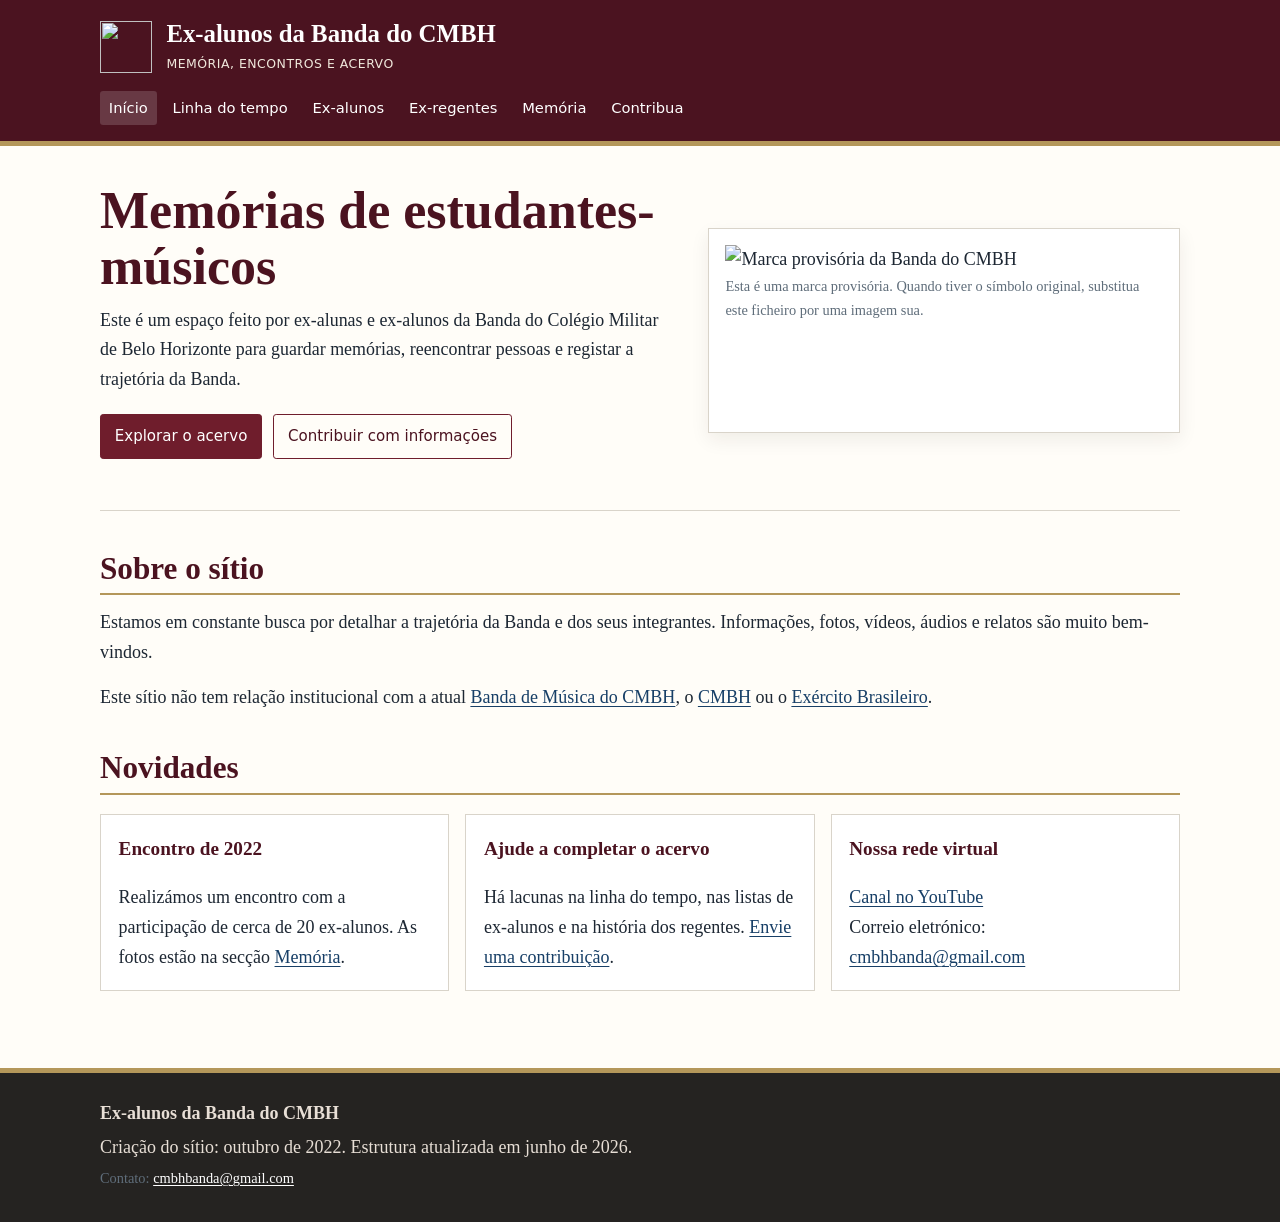
==== index.html @ 0d551a59 "Add files via upload" ====
<!doctype html>
<html lang="pt-BR">
<head>
  <meta charset="utf-8">
  <meta name="viewport" content="width=device-width, initial-scale=1">
  <meta name="description" content="Memória, acervo e rede de ex-alunos da Banda do Colégio Militar de Belo Horizonte.">
  <title>Início | Ex-alunos da Banda do CMBH</title>
  <link rel="stylesheet" href="assets/css/style.css">
</head>
<body>
  <a class="skip-link" href="#conteudo">Pular para o conteúdo</a>
  <header class="site-header">
    <div class="header-inner">
      <a class="brand" href="index.html" aria-label="Ex-alunos da Banda do CMBH — início">
        <img class="brand-mark" src="assets/images/logo-banda.svg" alt="">
        <span>
          <strong class="brand-title">Ex-alunos da Banda do CMBH</strong>
          <span class="brand-subtitle">Memória, encontros e acervo</span>
        </span>
      </a>

<nav class="site-nav" aria-label="Navegação principal">
  <ul>
    <li><a href="index.html" aria-current="page">Início</a></li>
    <li><a href="linhadotempo.html" >Linha do tempo</a></li>
    <li><a href="exalunos.html" >Ex-alunos</a></li>
    <li><a href="exregentes.html" >Ex-regentes</a></li>
    <li><a href="memoria.html" >Memória</a></li>
    <li><a href="contribua.html" >Contribua</a></li>
  </ul>
</nav>

    </div>
  </header>
  <main id="conteudo" class="main">

    <section class="hero" aria-labelledby="titulo-principal">
      <div>
        <h1 id="titulo-principal">Memórias de estudantes-músicos</h1>
        <p class="lede">Este é um espaço feito por ex-alunas e ex-alunos da Banda do Colégio Militar de Belo Horizonte para guardar memórias, reencontrar pessoas e registar a trajetória da Banda.</p>
        <div class="button-row">
          <a class="button" href="memoria.html">Explorar o acervo</a>
          <a class="button button--secondary" href="contribua.html">Contribuir com informações</a>
        </div>
      </div>
      <div class="hero-image">
        <img src="assets/images/logo-banda.svg" alt="Marca provisória da Banda do CMBH">
        <p class="small">Esta é uma marca provisória. Quando tiver o símbolo original, substitua este ficheiro por uma imagem sua.</p>
      </div>
    </section>

    <section aria-labelledby="sobre">
      <h2 id="sobre">Sobre o sítio</h2>
      <p>Estamos em constante busca por detalhar a trajetória da Banda e dos seus integrantes. Informações, fotos, vídeos, áudios e relatos são muito bem-vindos.</p>
      <p>Este sítio não tem relação institucional com a atual <a href="https://cmbh.eb.mil.br/index.php/banda-de-musica">Banda de Música do CMBH</a>, o <a href="https://cmbh.eb.mil.br/">CMBH</a> ou o <a href="https://www.eb.mil.br/">Exército Brasileiro</a>.</p>
    </section>

    <section aria-labelledby="novidades">
      <h2 id="novidades">Novidades</h2>
      <div class="card-grid">
        <article class="card">
          <h3>Encontro de 2022</h3>
          <p>Realizámos um encontro com a participação de cerca de 20 ex-alunos. As fotos estão na secção <a href="memoria.html">Memória</a>.</p>
        </article>
        <article class="card">
          <h3>Ajude a completar o acervo</h3>
          <p>Há lacunas na linha do tempo, nas listas de ex-alunos e na história dos regentes. <a href="contribua.html">Envie uma contribuição</a>.</p>
        </article>
        <article class="card">
          <h3>Nossa rede virtual</h3>
          <p><a href="https://www.youtube.com/channel/UC-fHgxUxLLSgXsfxpp-JwGw">Canal no YouTube</a><br>Correio eletrónico: <a href="mailto:cmbhbanda@gmail.com">cmbhbanda@gmail.com</a></p>
        </article>
      </div>
    </section>

  </main>
  <footer class="site-footer">
    <div class="footer-inner">
      <p><strong>Ex-alunos da Banda do CMBH</strong></p>
      <p>Criação do sítio: outubro de 2022. Estrutura atualizada em junho de 2026.</p>
      <p class="small">Contato: <a href="mailto:cmbhbanda@gmail.com">cmbhbanda@gmail.com</a></p>
    </div>
  </footer>
</body>
</html>
---- assets/css/style.css ----
:root {
  --ink: #1d2733;
  --muted: #5f6d7a;
  --paper: #fffdf8;
  --surface: #ffffff;
  --line: #d9d4ca;
  --wine: #6f1d2c;
  --wine-dark: #4b1320;
  --blue: #173f67;
  --max-width: 1080px;
}

* { box-sizing: border-box; }

html { scroll-behavior: smooth; }

body {
  margin: 0;
  color: var(--ink);
  background: var(--paper);
  font-family: Georgia, "Times New Roman", serif;
  font-size: 18px;
  line-height: 1.65;
}

img { max-width: 100%; height: auto; }

a { color: var(--blue); text-decoration-thickness: 1px; text-underline-offset: 0.16em; }
a:hover, a:focus { color: var(--wine); }

.skip-link {
  position: absolute;
  left: -9999px;
  top: 0;
  z-index: 10;
  padding: 0.5rem 0.8rem;
  background: var(--surface);
  color: var(--ink);
}

.skip-link:focus { left: 1rem; top: 1rem; outline: 3px solid var(--wine); }

.site-header {
  color: #fff;
  background: var(--wine-dark);
  border-bottom: 5px solid #b4975a;
}

.header-inner,
.main,
.footer-inner {
  width: min(100% - 2rem, var(--max-width));
  margin-inline: auto;
}

.header-inner { padding: 1.2rem 0 1rem; }

.brand {
  display: flex;
  align-items: center;
  gap: 0.9rem;
  color: #fff;
  text-decoration: none;
}

.brand-mark {
  width: 52px;
  height: 52px;
  flex: 0 0 auto;
}

.brand-title {
  margin: 0;
  color: #fff;
  font-size: clamp(1.18rem, 2.5vw, 1.55rem);
  line-height: 1.2;
}

.brand-subtitle {
  display: block;
  margin-top: 0.15rem;
  color: #f0e8dc;
  font-family: system-ui, -apple-system, BlinkMacSystemFont, "Segoe UI", sans-serif;
  font-size: 0.78rem;
  letter-spacing: 0.04em;
  text-transform: uppercase;
}

.site-nav { margin-top: 1rem; }

.site-nav ul {
  display: flex;
  flex-wrap: wrap;
  gap: 0.35rem 0.45rem;
  margin: 0;
  padding: 0;
  list-style: none;
}

.site-nav a {
  display: block;
  padding: 0.32rem 0.55rem;
  border-radius: 0.2rem;
  color: #fff;
  text-decoration: none;
  font-family: system-ui, -apple-system, BlinkMacSystemFont, "Segoe UI", sans-serif;
  font-size: 0.92rem;
}

.site-nav a:hover,
.site-nav a:focus,
.site-nav a[aria-current="page"] {
  color: #fff;
  background: rgba(255, 255, 255, 0.16);
  outline: none;
}

.main { padding: 2.3rem 0 3.6rem; }

.hero {
  display: grid;
  grid-template-columns: 1.1fr 0.9fr;
  gap: 2rem;
  align-items: center;
  margin-bottom: 2.4rem;
  padding-bottom: 2rem;
  border-bottom: 1px solid var(--line);
}

.hero h1,
h1 {
  margin: 0 0 0.65rem;
  color: var(--wine-dark);
  font-size: clamp(2rem, 5vw, 3.25rem);
  line-height: 1.08;
}

.hero p { max-width: 42rem; }

.hero-image {
  min-height: 205px;
  padding: 1rem;
  border: 1px solid var(--line);
  background: var(--surface);
  box-shadow: 0 7px 18px rgba(39, 29, 19, 0.07);
}

.hero-image img { display: block; width: 100%; }

h2 {
  margin: 2.25rem 0 0.8rem;
  padding-bottom: 0.35rem;
  color: var(--wine-dark);
  border-bottom: 2px solid #b4975a;
  font-size: clamp(1.45rem, 3vw, 1.95rem);
  line-height: 1.22;
}

h3 { color: var(--wine-dark); }

p { margin: 0 0 1rem; }

.lede { font-size: 1.12rem; }

.notice {
  margin: 1.25rem 0;
  padding: 1rem 1.1rem;
  border-left: 5px solid #b4975a;
  background: #f7f2e8;
}

.button-row { display: flex; flex-wrap: wrap; gap: 0.7rem; margin: 1.2rem 0; }

.button {
  display: inline-block;
  padding: 0.58rem 0.86rem;
  border: 1px solid var(--wine);
  border-radius: 0.2rem;
  color: #fff;
  background: var(--wine);
  font-family: system-ui, -apple-system, BlinkMacSystemFont, "Segoe UI", sans-serif;
  font-size: 0.94rem;
  text-decoration: none;
}

.button:hover, .button:focus { color: #fff; background: var(--wine-dark); }

.button--secondary { color: var(--wine-dark); background: transparent; }
.button--secondary:hover, .button--secondary:focus { color: #fff; }

.card-grid {
  display: grid;
  grid-template-columns: repeat(3, minmax(0, 1fr));
  gap: 1rem;
  margin: 1.2rem 0;
}

.card {
  padding: 1.1rem;
  border: 1px solid var(--line);
  background: var(--surface);
}

.card h3 { margin-top: 0; font-size: 1.2rem; }
.card p:last-child { margin-bottom: 0; }

.timeline,
.people-list,
.media-list,
.track-list {
  margin: 1.2rem 0;
  padding: 0;
  list-style: none;
}

.timeline li,
.people-list li,
.media-list li,
.track-list li {
  margin: 0;
  padding: 1rem 0;
  border-bottom: 1px solid var(--line);
}

ol.track-list {
  padding-left: 1.7rem;
  list-style: decimal;
}

ol.track-list li { padding-left: 0.2rem; }

.timeline-year {
  display: inline-block;
  min-width: 4.2rem;
  margin-right: 0.2rem;
  color: var(--wine-dark);
  font-weight: bold;
}

.people-list li { padding-left: 1.1rem; border-left: 3px solid #d4c4a4; }

.meta { color: var(--muted); font-size: 0.94rem; }

.embed {
  overflow: hidden;
  margin: 1.2rem 0;
  border: 1px solid var(--line);
  background: #fff;
}

.embed iframe {
  display: block;
  width: 100%;
  border: 0;
}

.embed--video { aspect-ratio: 16 / 9; }
.embed--video iframe { height: 100%; }
.embed--form { min-height: 900px; }
.embed--form iframe { min-height: 900px; }

.table-wrap { overflow-x: auto; }

.data-table {
  width: 100%;
  border-collapse: collapse;
  background: var(--surface);
}

.data-table th,
.data-table td {
  padding: 0.7rem;
  vertical-align: top;
  border: 1px solid var(--line);
  text-align: left;
}

.data-table th { background: #f6f1e8; color: var(--wine-dark); }

.small { color: var(--muted); font-size: 0.9rem; }

.site-footer {
  color: #e8dfd6;
  background: #252321;
  border-top: 5px solid #b4975a;
}

.footer-inner { padding: 1.4rem 0 1.7rem; }
.site-footer p { margin: 0.25rem 0; }
.site-footer a { color: #fff; }

@media (max-width: 720px) {
  body { font-size: 17px; }
  .hero { grid-template-columns: 1fr; gap: 1.2rem; }
  .hero-image { max-width: 420px; }
  .card-grid { grid-template-columns: 1fr; }
  .main { padding-top: 1.6rem; }
  .embed--form, .embed--form iframe { min-height: 1050px; }
}

@media print {
  .site-header, .site-footer, .button-row { display: none; }
  body { background: #fff; font-size: 11pt; }
  .main { width: 100%; padding: 0; }
  a { color: inherit; }
}
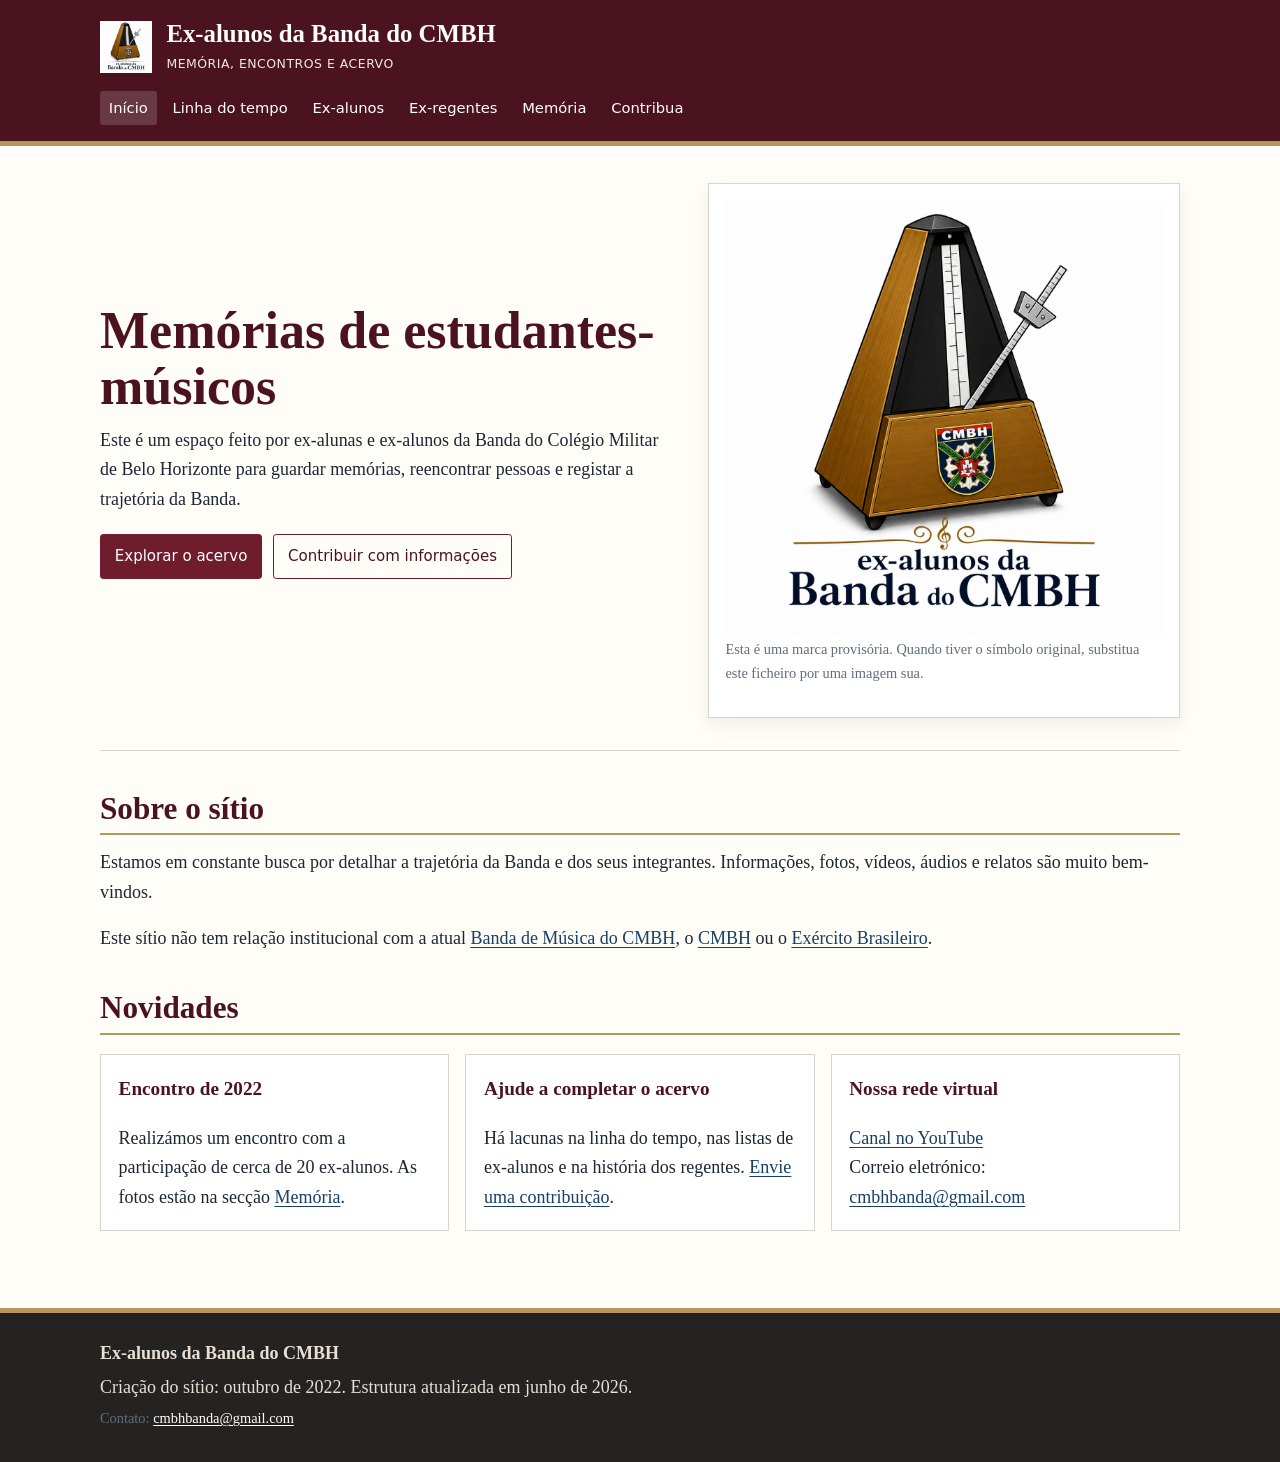
==== commit adca153f: "Update index.html" ====
--- a/index.html
+++ b/index.html
@@ -12,7 +12,7 @@
   <header class="site-header">
     <div class="header-inner">
       <a class="brand" href="index.html" aria-label="Ex-alunos da Banda do CMBH — início">
-        <img class="brand-mark" src="assets/images/logo-banda.svg" alt="">
+        <img class="brand-mark" src="assets/images/logo-banda.png" alt="">
         <span>
           <strong class="brand-title">Ex-alunos da Banda do CMBH</strong>
           <span class="brand-subtitle">Memória, encontros e acervo</span>
@@ -44,7 +44,7 @@
         </div>
       </div>
       <div class="hero-image">
-        <img src="assets/images/logo-banda.svg" alt="Marca provisória da Banda do CMBH">
+        <img src="assets/images/logo-banda.png" alt="Marca provisória da Banda do CMBH">
         <p class="small">Esta é uma marca provisória. Quando tiver o símbolo original, substitua este ficheiro por uma imagem sua.</p>
       </div>
     </section>
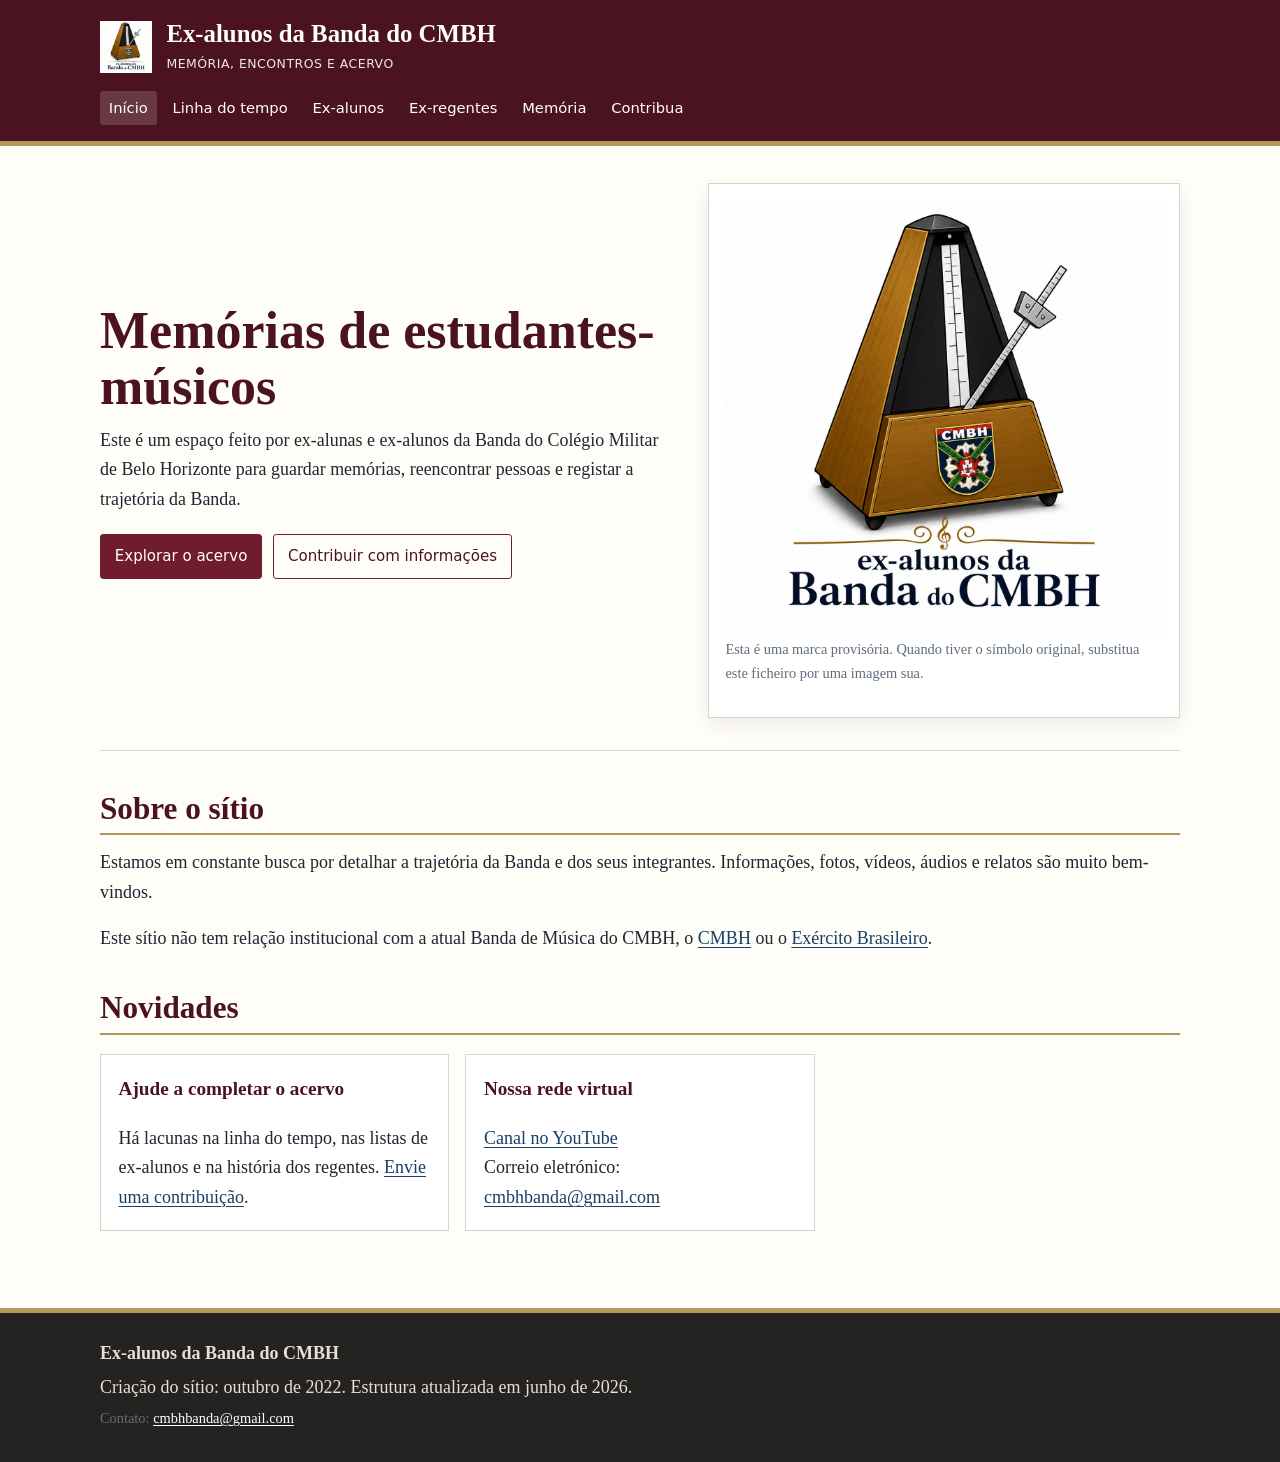
==== commit a544b7c0: "Update index.html" ====
--- a/index.html
+++ b/index.html
@@ -52,16 +52,12 @@
     <section aria-labelledby="sobre">
       <h2 id="sobre">Sobre o sítio</h2>
       <p>Estamos em constante busca por detalhar a trajetória da Banda e dos seus integrantes. Informações, fotos, vídeos, áudios e relatos são muito bem-vindos.</p>
-      <p>Este sítio não tem relação institucional com a atual <a href="https://cmbh.eb.mil.br/index.php/banda-de-musica">Banda de Música do CMBH</a>, o <a href="https://cmbh.eb.mil.br/">CMBH</a> ou o <a href="https://www.eb.mil.br/">Exército Brasileiro</a>.</p>
+      <p>Este sítio não tem relação institucional com a atual Banda de Música do CMBH, o <a href="https://cmbh.eb.mil.br/">CMBH</a> ou o <a href="https://www.eb.mil.br/">Exército Brasileiro</a>.</p>
     </section>
 
     <section aria-labelledby="novidades">
       <h2 id="novidades">Novidades</h2>
       <div class="card-grid">
-        <article class="card">
-          <h3>Encontro de 2022</h3>
-          <p>Realizámos um encontro com a participação de cerca de 20 ex-alunos. As fotos estão na secção <a href="memoria.html">Memória</a>.</p>
-        </article>
         <article class="card">
           <h3>Ajude a completar o acervo</h3>
           <p>Há lacunas na linha do tempo, nas listas de ex-alunos e na história dos regentes. <a href="contribua.html">Envie uma contribuição</a>.</p>
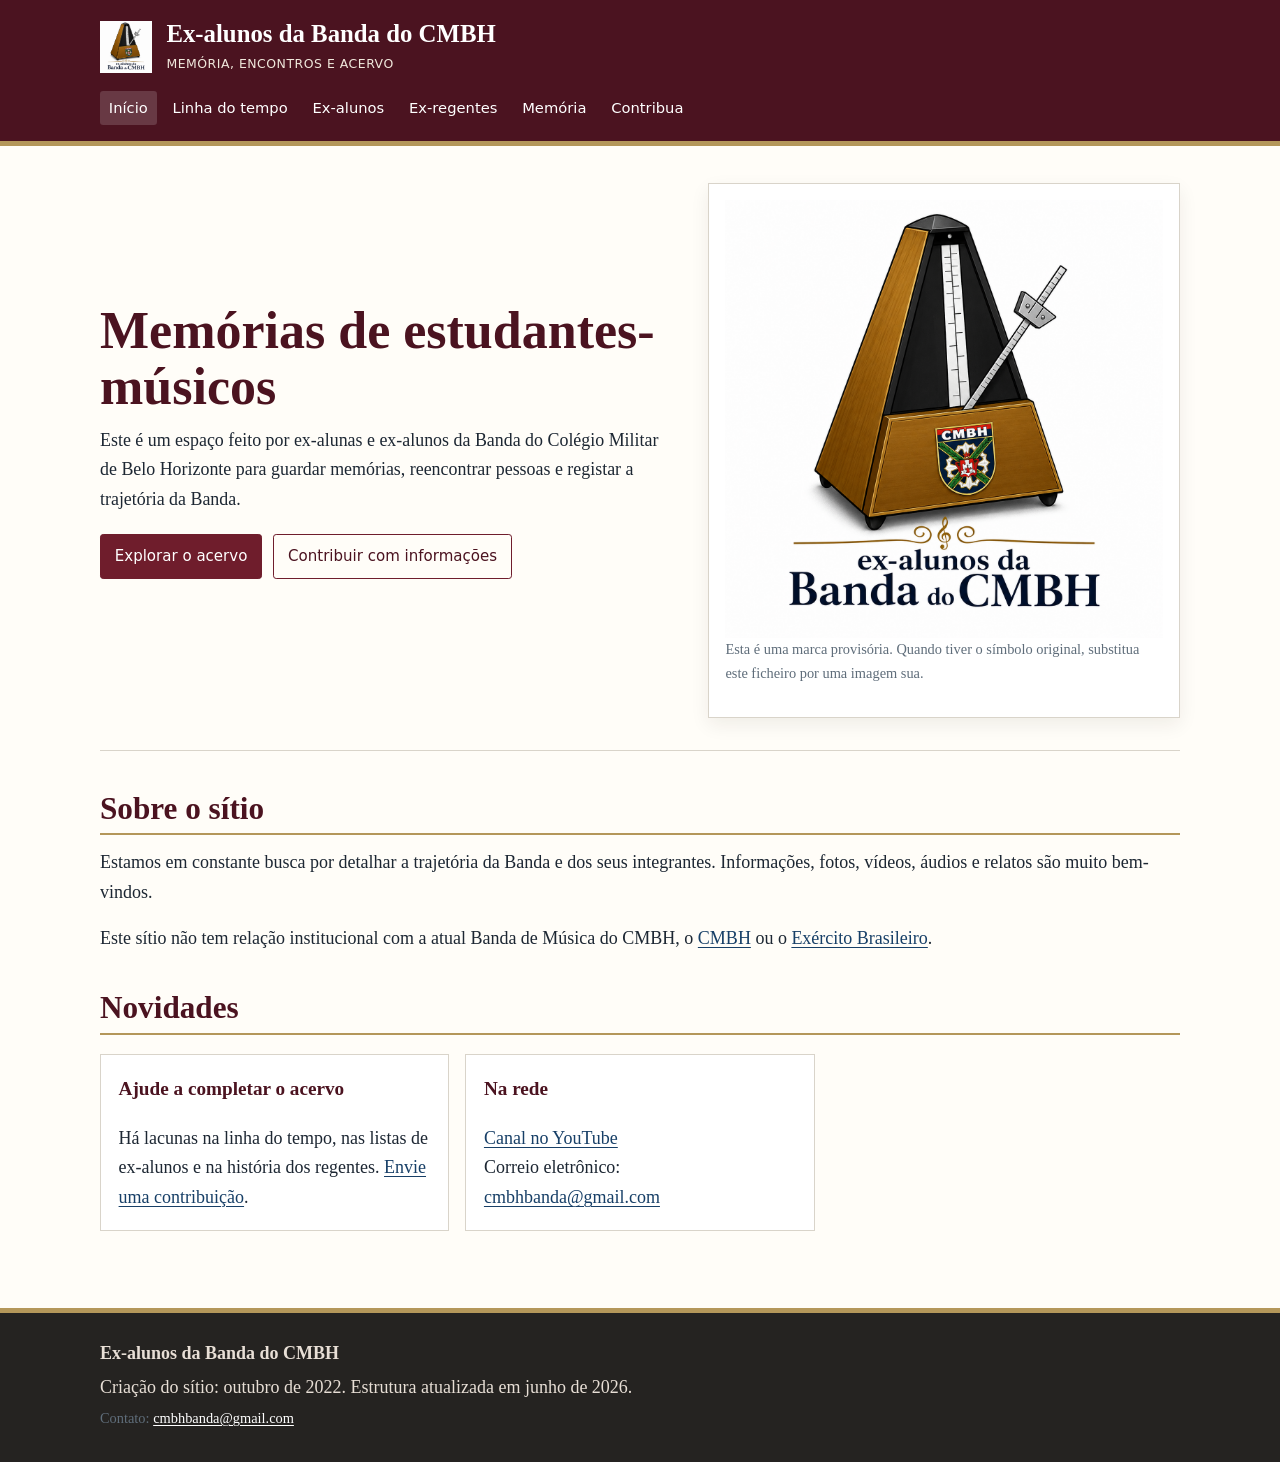
==== commit ccab9973: "Update index.html" ====
--- a/index.html
+++ b/index.html
@@ -63,8 +63,8 @@
           <p>Há lacunas na linha do tempo, nas listas de ex-alunos e na história dos regentes. <a href="contribua.html">Envie uma contribuição</a>.</p>
         </article>
         <article class="card">
-          <h3>Nossa rede virtual</h3>
-          <p><a href="https://www.youtube.com/channel/UC-fHgxUxLLSgXsfxpp-JwGw">Canal no YouTube</a><br>Correio eletrónico: <a href="mailto:cmbhbanda@gmail.com">cmbhbanda@gmail.com</a></p>
+          <h3>Na rede</h3>
+          <p><a href="https://www.youtube.com/channel/UC-fHgxUxLLSgXsfxpp-JwGw">Canal no YouTube</a><br>Correio eletrônico: <a href="mailto:cmbhbanda@gmail.com">cmbhbanda@gmail.com</a></p>
         </article>
       </div>
     </section>
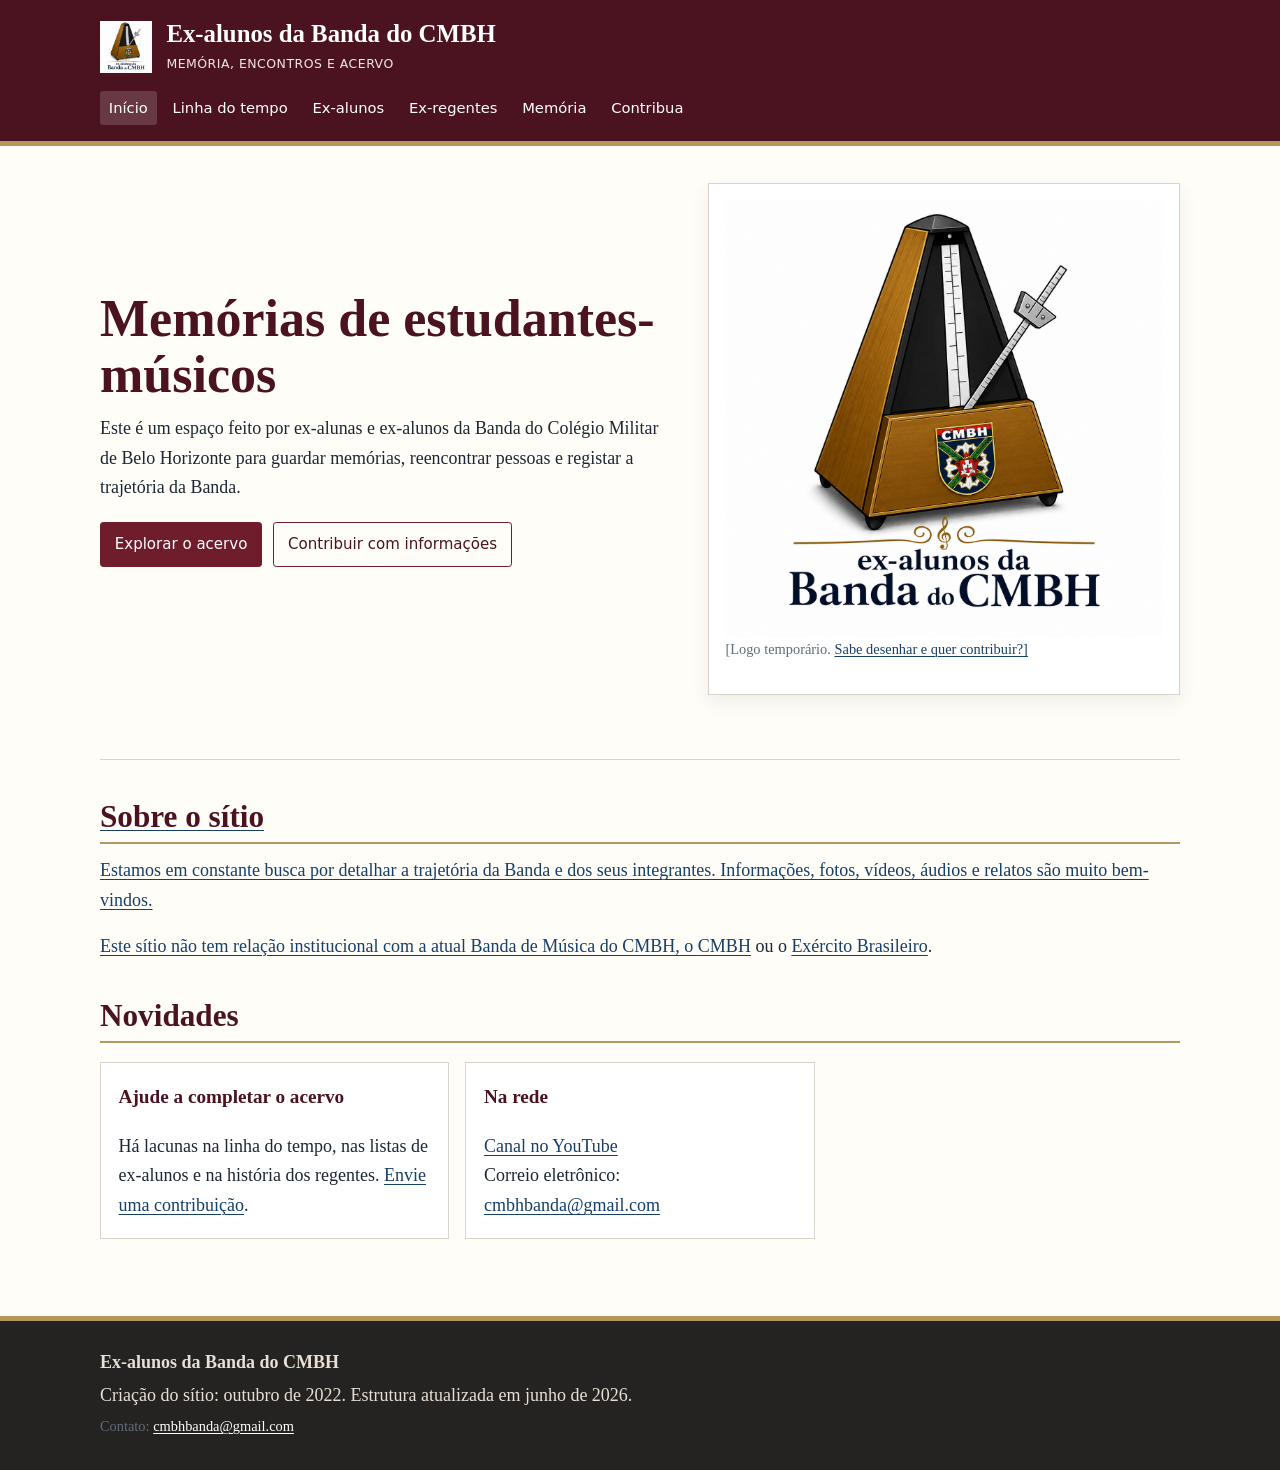
==== commit f7327db4: "Update index.html" ====
--- a/index.html
+++ b/index.html
@@ -45,7 +45,7 @@
       </div>
       <div class="hero-image">
         <img src="assets/images/logo-banda.png" alt="Marca provisória da Banda do CMBH">
-        <p class="small">Esta é uma marca provisória. Quando tiver o símbolo original, substitua este ficheiro por uma imagem sua.</p>
+        <p class="small">[Logo temporário. <a href="mailto:cmbhbanda@gmail.com">Sabe desenhar e quer contribuir?]</p>
       </div>
     </section>
 
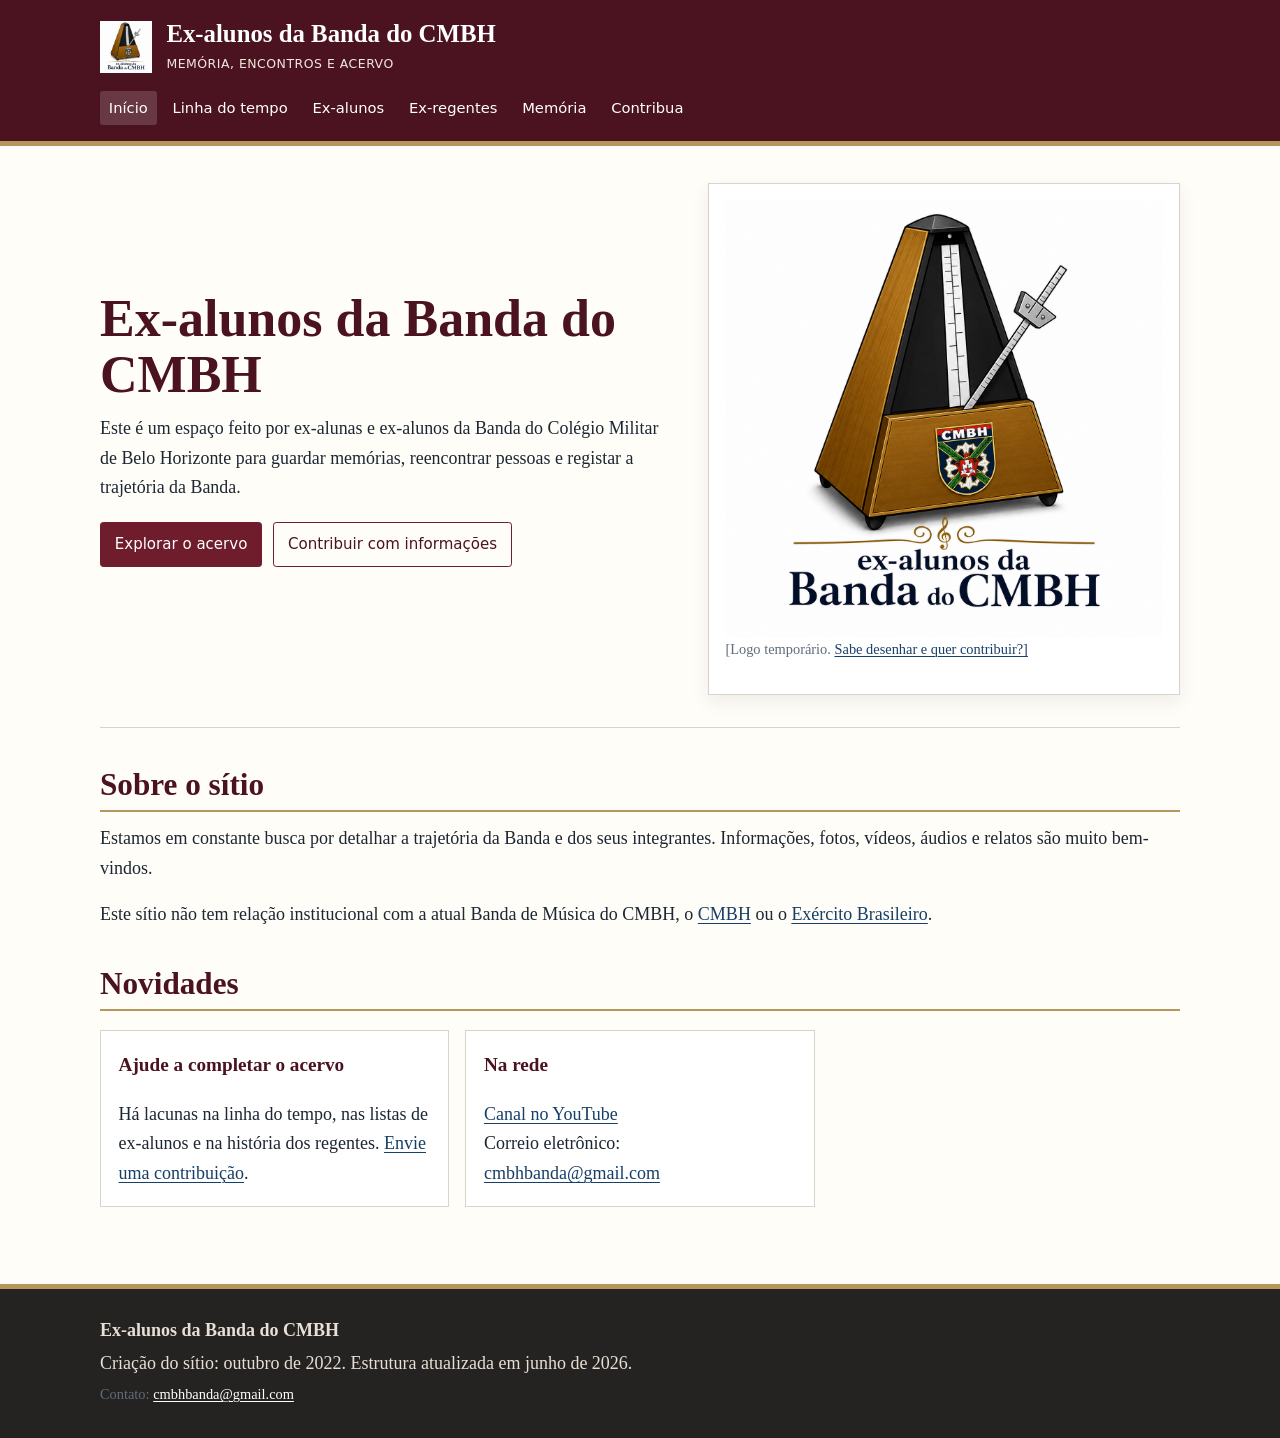
==== commit 0231bb4f: "Update index.html" ====
--- a/index.html
+++ b/index.html
@@ -36,7 +36,7 @@
 
     <section class="hero" aria-labelledby="titulo-principal">
       <div>
-        <h1 id="titulo-principal">Memórias de estudantes-músicos</h1>
+        <h1 id="titulo-principal">Ex-alunos da Banda do CMBH</h1>
         <p class="lede">Este é um espaço feito por ex-alunas e ex-alunos da Banda do Colégio Militar de Belo Horizonte para guardar memórias, reencontrar pessoas e registar a trajetória da Banda.</p>
         <div class="button-row">
           <a class="button" href="memoria.html">Explorar o acervo</a>
@@ -45,7 +45,7 @@
       </div>
       <div class="hero-image">
         <img src="assets/images/logo-banda.png" alt="Marca provisória da Banda do CMBH">
-        <p class="small">[Logo temporário. <a href="mailto:cmbhbanda@gmail.com">Sabe desenhar e quer contribuir?]</p>
+        <p class="small">[Logo temporário. <a href="mailto:cmbhbanda@gmail.com">Sabe desenhar e quer contribuir?]</a></p>
       </div>
     </section>
 
